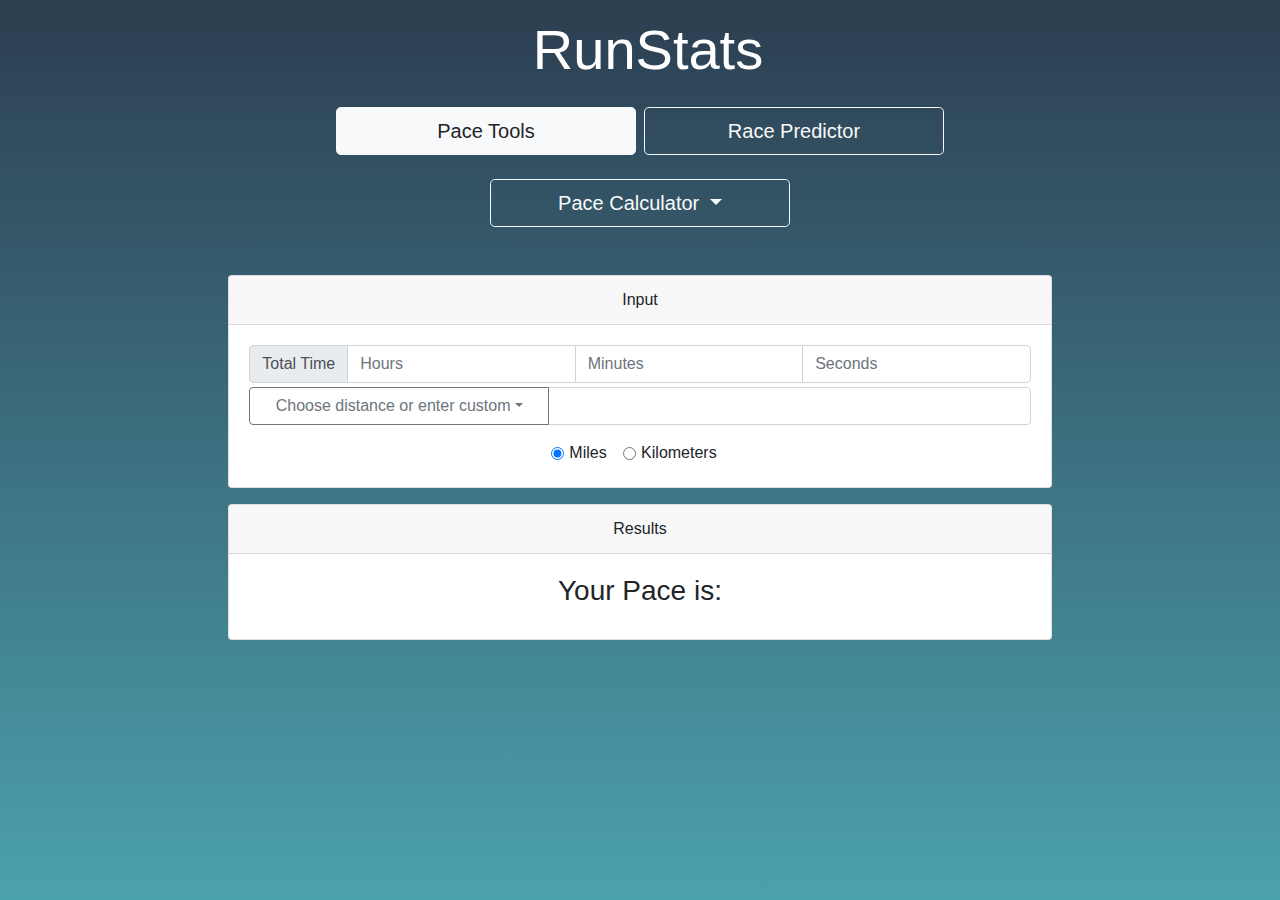
==== index.html @ fa56241c "Initial commit" ====
<!DOCTYPE html>
<html lang="en">
<head>
    <meta charset="UTF-8">
    <meta name="viewport" content="width=device-width, initial-scale=1.0">
    <meta http-equiv="X-UA-Compatible" content="ie=edge">
    <link rel="stylesheet" type="text/css" href="styles.css" />
    <link href="https://stackpath.bootstrapcdn.com/bootstrap/4.3.1/css/bootstrap.min.css" rel="stylesheet" integrity="sha384-ggOyR0iXCbMQv3Xipma34MD+dH/1fQ784/j6cY/iJTQUOhcWr7x9JvoRxT2MZw1T" crossorigin="anonymous">
    <title>RunStats - Pace Tools</title>
</head>
<body>
    <div class="container-fluid">
        <div class="row justify-content-center" id="nav">
            <div class="col-8 mt-3 text-center">
                <h1 class="display-4 ml-3 text-center">RunStats</h1>
                <nav class="navbar navbar-light justify-content-center">
                    <form class="form-inline" style="justify-content: center">
                        <a href="index.html" class="btn btn-lg btn-outline-light mx-1 mt-2 active" role="button">Pace Tools</a>
                        <a href="predictor.html" class="btn btn-lg btn-outline-light mx-1 mt-2" role="button">Race Predictor</a>
                    </form>
                </nav>
                <div class="btn-group mt-3">
                    <button type="button" class="btn btn-lg btn-outline-light dropdown-toggle btnwide" data-toggle="dropdown" aria-haspopup="true" aria-expanded="false">
                        Pace Calculator
                    </button>
                    <div class="dropdown-menu">
                        <a class="dropdown-item" href="#">Action</a>
                        <a class="dropdown-item" href="#">Another action</a>
                        <a class="dropdown-item" href="#">Something else here</a>
                    </div>
                </div>
            </div>
        </div>
        <div class="row justify-content-center">
            <div class="col-sm-10 col-md-8 mt-5">
                <div class="card">
                    <div class="card-header text-center">
                        Input
                    </div>
                    <div class="card-body">
                        <div class="input-group">
                            <div class="input-group-prepend">
                                <span class="input-group-text">Total Time</span>
                            </div>
                            <input id="hr" type="number" aria-label="hr" class="form-control" placeholder="Hours">
                            <input id="min" type="number" aria-label="min" class="form-control" placeholder="Minutes">
                            <input id="sec" type="number" aria-label="sec" class="form-control" placeholder="Seconds">
                        </div>
                        <div class="input-group mt-1">
                            <div class="input-group-prepend">
                                <button id="btninput" type="button" class="btn btn-outline-secondary dropdown-toggle dropdown-toggle-split" data-toggle="dropdown" aria-haspopup="true" aria-expanded="false">
                                Choose distance or enter custom
                                </button>
                                <div class="dropdown-menu">
                                    <a class="dropdown-item" id="marathon" href="#">Marathon</a>
                                    <a class="dropdown-item" id="hmarathon"href="#">Half Marathon</a>
                                    <a class="dropdown-item" id="20K" href="#">20K</a>
                                    <a class="dropdown-item" id="15K" href="#">15K</a>
                                    <a class="dropdown-item" id="10K" href="#">10K</a>
                                    <a class="dropdown-item" id="5K" href="#">5K</a>
                                </div>
                            </div>
                            <input type="number" id="distance" class="form-control" aria-label="Text input with segmented dropdown button">
                        </div>
                        <div id="switch" class="lm-3 text-center mt-3">
                            <div class="form-check form-check-inline">
                                <input class="form-check-input" type="radio" name="inlineRadioOptions" id="inlineRadio1" id="imperial" value="M" checked>
                                <label class="form-check-label" for="inlineRadio1">Miles</label>
                            </div>
                            <div class="form-check form-check-inline">
                                <input class="form-check-input" type="radio" name="inlineRadioOptions" id="inlineRadio2" id="metric" value="K">
                                <label class="form-check-label" for="inlineRadio2">Kilometers</label>
                            </div>
                        </div>
                    </div>
                </div>
                <div class="card mt-3">
                    <div class="card-header text-center">
                            Results
                    </div>
                    <div class="card-body text-center">
                        <h3 id="result" class="card-title">Your Pace is:</h5>
                    </div>
                </div>
            </div>
        </div>
    </div>
    <script src="https://ajax.googleapis.com/ajax/libs/jquery/3.4.1/jquery.min.js"></script>
    <script src="https://stackpath.bootstrapcdn.com/bootstrap/4.3.1/js/bootstrap.bundle.min.js" integrity="sha384-xrRywqdh3PHs8keKZN+8zzc5TX0GRTLCcmivcbNJWm2rs5C8PRhcEn3czEjhAO9o" crossorigin="anonymous"></script>
    <script src="../js/pacetools.js"></script>
</body>
</html>
---- styles.css ----
html {
    height: 100%;
}
body{
    height: 100%;
    background: linear-gradient(to bottom, #2c3e50, #4ca1af); /* W3C, IE 10+/ Edge, Firefox 16+, Chrome 26+, Opera 12+, Safari 7+ */
    color: white;
    margin: 0;
    background-repeat: no-repeat;
    background-attachment: fixed;
}
.container {
    height: 100vh;
  }
h1{
    color: white;
}
.nav{
    margin: auto;
}

.centerBlock {
    margin: auto;
  }

.btn{
    width: 300px;
}
.cardopacity{
    opacity: .4;
}

.btn.bmtbtn{
    width: 200px;
}

.btn-group {
    margin: auto;
    display: flex;
    flex-direction: row;
    justify-content: center;
  }
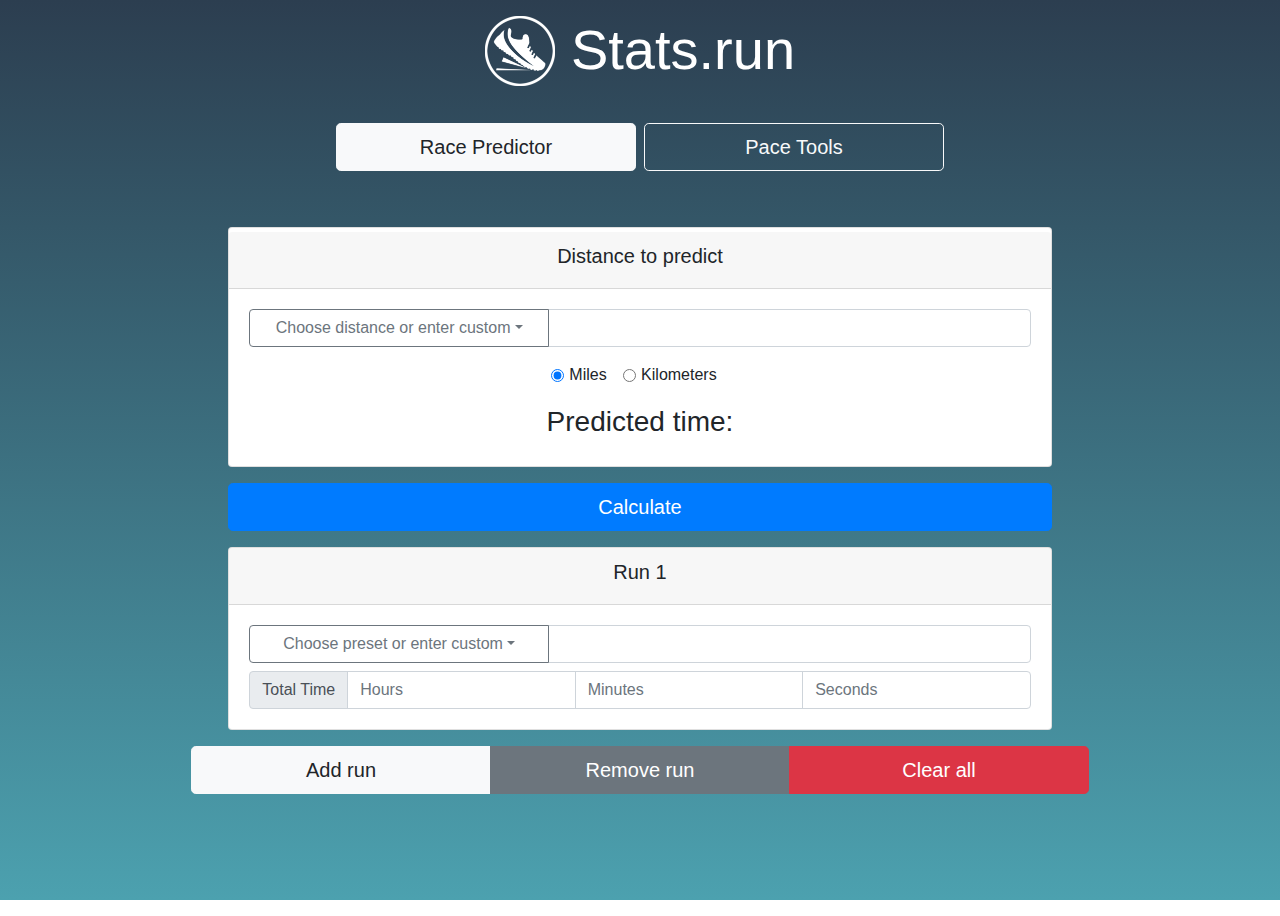
==== commit d1e643f5: "added favicon and header icon" ====
--- a/index.html
+++ b/index.html
@@ -1,92 +1,147 @@
 <!DOCTYPE html>
 <html lang="en">
+
 <head>
     <meta charset="UTF-8">
     <meta name="viewport" content="width=device-width, initial-scale=1.0">
     <meta http-equiv="X-UA-Compatible" content="ie=edge">
+    <link rel="icon" href="/resources/favicon.ico" type="image/x-icon" />
+    <link rel="shortcut icon" href="/resources/favicon.ico" type="image/x-icon" />
     <link rel="stylesheet" type="text/css" href="styles.css" />
-    <link href="https://stackpath.bootstrapcdn.com/bootstrap/4.3.1/css/bootstrap.min.css" rel="stylesheet" integrity="sha384-ggOyR0iXCbMQv3Xipma34MD+dH/1fQ784/j6cY/iJTQUOhcWr7x9JvoRxT2MZw1T" crossorigin="anonymous">
-    <title>RunStats - Pace Tools</title>
+    <link href="https://stackpath.bootstrapcdn.com/bootstrap/4.3.1/css/bootstrap.min.css" rel="stylesheet"
+        integrity="sha384-ggOyR0iXCbMQv3Xipma34MD+dH/1fQ784/j6cY/iJTQUOhcWr7x9JvoRxT2MZw1T" crossorigin="anonymous">
+    <title>Stats.run</title>
 </head>
+
 <body>
     <div class="container-fluid">
+            <div class="row justify-content-center mt-3 text-center">
+                <img src="resources/logowhite.png" width="70px" height="70px">
+                <h1 class="display-4 ml-3 text-center">Stats.run</h1>
+            </div>
         <div class="row justify-content-center" id="nav">
             <div class="col-8 mt-3 text-center">
-                <h1 class="display-4 ml-3 text-center">RunStats</h1>
                 <nav class="navbar navbar-light justify-content-center">
                     <form class="form-inline" style="justify-content: center">
-                        <a href="index.html" class="btn btn-lg btn-outline-light mx-1 mt-2 active" role="button">Pace Tools</a>
-                        <a href="predictor.html" class="btn btn-lg btn-outline-light mx-1 mt-2" role="button">Race Predictor</a>
+                        <a href="index.html" class="btn btn-lg btn-outline-light mx-1 mt-2 active" role="button">Race
+                            Predictor</a>
+                        <a href="pacetools.html" class="btn btn-lg btn-outline-light mx-1 mt-2" role="button">Pace
+                            Tools</a>
                     </form>
                 </nav>
-                <div class="btn-group mt-3">
-                    <button type="button" class="btn btn-lg btn-outline-light dropdown-toggle btnwide" data-toggle="dropdown" aria-haspopup="true" aria-expanded="false">
-                        Pace Calculator
-                    </button>
-                    <div class="dropdown-menu">
-                        <a class="dropdown-item" href="#">Action</a>
-                        <a class="dropdown-item" href="#">Another action</a>
-                        <a class="dropdown-item" href="#">Something else here</a>
-                    </div>
-                </div>
             </div>
         </div>
         <div class="row justify-content-center">
-            <div class="col-sm-10 col-md-8 mt-5">
+            <div class="col-sm-10 col-md-8 mt-5 text-center">
                 <div class="card">
-                    <div class="card-header text-center">
-                        Input
+                    <div class="card-header text-center mt-1">
+                        <h5>Distance to predict</h5>
                     </div>
                     <div class="card-body">
                         <div class="input-group">
                             <div class="input-group-prepend">
-                                <span class="input-group-text">Total Time</span>
-                            </div>
-                            <input id="hr" type="number" aria-label="hr" class="form-control" placeholder="Hours">
-                            <input id="min" type="number" aria-label="min" class="form-control" placeholder="Minutes">
-                            <input id="sec" type="number" aria-label="sec" class="form-control" placeholder="Seconds">
-                        </div>
-                        <div class="input-group mt-1">
-                            <div class="input-group-prepend">
-                                <button id="btninput" type="button" class="btn btn-outline-secondary dropdown-toggle dropdown-toggle-split" data-toggle="dropdown" aria-haspopup="true" aria-expanded="false">
-                                Choose distance or enter custom
+                                <button id="btninput" type="button"
+                                    class="btn btn-outline-secondary dropdown-toggle dropdown-toggle-split disttitle"
+                                    data-toggle="dropdown" aria-haspopup="true" aria-expanded="false">
+                                    Choose distance or enter custom
                                 </button>
                                 <div class="dropdown-menu">
-                                    <a class="dropdown-item" id="marathon" href="#">Marathon</a>
-                                    <a class="dropdown-item" id="hmarathon"href="#">Half Marathon</a>
-                                    <a class="dropdown-item" id="20K" href="#">20K</a>
-                                    <a class="dropdown-item" id="15K" href="#">15K</a>
-                                    <a class="dropdown-item" id="10K" href="#">10K</a>
-                                    <a class="dropdown-item" id="5K" href="#">5K</a>
+                                    <a class="dropdown-item menuclick" id="marathon" href="#" data-value="26.219"
+                                        data-valuem="42.195">Marathon</a>
+                                    <a class="dropdown-item menuclick" id="hmarathon" href="#" data-value="13.109"
+                                        data-valuem="21.098">Half Marathon</a>
+                                    <a class="dropdown-item menuclick" id="20K" href="#" data-value="12.427"
+                                        data-valuem="20">20K</a>
+                                    <a class="dropdown-item menuclick" id="15K" href="#" data-value="9.321"
+                                        data-valuem="15">15K</a>
+                                    <a class="dropdown-item menuclick" id="10K" href="#" data-value="6.214"
+                                        data-valuem="10">10K</a>
+                                    <a class="dropdown-item menuclick" id="5K" href="#" data-value="3.107"
+                                        data-valuem="5">5K</a>
                                 </div>
                             </div>
-                            <input type="number" id="distance" class="form-control" aria-label="Text input with segmented dropdown button">
+                            <input type="number" id="dist0" class="form-control distancein"
+                                aria-label="Text input with segmented dropdown button">
                         </div>
                         <div id="switch" class="lm-3 text-center mt-3">
                             <div class="form-check form-check-inline">
-                                <input class="form-check-input" type="radio" name="inlineRadioOptions" id="inlineRadio1" id="imperial" value="M" checked>
+                                <input class="form-check-input" type="radio" name="inlineRadioOptions" id="inlineRadio1"
+                                    id="imperial" value="M" checked>
                                 <label class="form-check-label" for="inlineRadio1">Miles</label>
                             </div>
                             <div class="form-check form-check-inline">
-                                <input class="form-check-input" type="radio" name="inlineRadioOptions" id="inlineRadio2" id="metric" value="K">
+                                <input class="form-check-input" type="radio" name="inlineRadioOptions" id="inlineRadio2"
+                                    id="metric" value="K">
                                 <label class="form-check-label" for="inlineRadio2">Kilometers</label>
                             </div>
                         </div>
+                        <h3 class="mt-3" id="predictedlabel">Predicted time:</h3>
                     </div>
                 </div>
+                <button id="calculate" type="button" class="btn btn-primary btn-lg mt-3 btn-block">Calculate</button>
                 <div class="card mt-3">
                     <div class="card-header text-center">
-                            Results
+                        <h5>Run 1</h5>
                     </div>
-                    <div class="card-body text-center">
-                        <h3 id="result" class="card-title">Your Pace is:</h5>
+                    <div class="card-body">
+                        <div class="input-group">
+                            <div class="input-group-prepend">
+                                <button id="btninput" type="button"
+                                    class="btn btn-outline-secondary dropdown-toggle dropdown-toggle-split disttitle"
+                                    data-toggle="dropdown" aria-haspopup="true" aria-expanded="false">
+                                    Choose preset or enter custom
+                                </button>
+                                <div class="dropdown-menu">
+                                    <a class="dropdown-item menuclick" id="marathon" href="#" data-value="26.219"
+                                        data-valuem="42.195">Marathon</a>
+                                    <a class="dropdown-item menuclick" id="hmarathon" href="#" data-value="13.109"
+                                        data-valuem="21.098">Half Marathon</a>
+                                    <a class="dropdown-item menuclick" id="20K" href="#" data-value="12.427"
+                                        data-valuem="20">20K</a>
+                                    <a class="dropdown-item menuclick" id="15K" href="#" data-value="9.321"
+                                        data-valuem="15">15K</a>
+                                    <a class="dropdown-item menuclick" id="10K" href="#" data-value="6.214"
+                                        data-valuem="10">10K</a>
+                                    <a class="dropdown-item menuclick" id="5K" href="#" data-value="3.107"
+                                        data-valuem="5">5K</a>
+                                </div>
+                            </div>
+                            <input type="number" class="form-control distancein" id="dist1"
+                                aria-label="Text input with segmented dropdown button">
+                        </div>
+                        <div class="input-group mt-2">
+                            <div class="input-group-prepend">
+                                <span class="input-group-text">Total Time</span>
+                            </div>
+                            <input id="hr1" type="number" aria-label="hr" class="form-control" placeholder="Hours">
+                            <input id="min1" type="number" aria-label="min" class="form-control" placeholder="Minutes">
+                            <input id="sec1" type="number" aria-label="sec" class="form-control" placeholder="Seconds">
+                        </div>
                     </div>
                 </div>
+                <div id="output">
+                </div>
+            </div>
+        </div>
+        <div class="row justify-content-center text-center">
+            <div class="btn-group flex-wrap" role="group" aria-label="Basic example">
+                <button id="addone" type="button" class="btn btn-light btn-lg mt-3 mb-3 bmtbtn">Add run</button>
+                <button id="removeone" type="button" class="btn btn-secondary btn-lg mt-3 mb-3 bmtbtn">Remove
+                    run</button>
+                <button id="clearruns" type="button" class="btn btn-danger btn-lg mt-3 mb-3 bmtbtn">Clear all</button>
+            </div>
+        </div>
+        <div class="row justify-content-center">
+            <div class="alert alert-fixed alert-danger" role="alert" id="alerted">
+                Run limit reached!
             </div>
         </div>
     </div>
     <script src="https://ajax.googleapis.com/ajax/libs/jquery/3.4.1/jquery.min.js"></script>
-    <script src="https://stackpath.bootstrapcdn.com/bootstrap/4.3.1/js/bootstrap.bundle.min.js" integrity="sha384-xrRywqdh3PHs8keKZN+8zzc5TX0GRTLCcmivcbNJWm2rs5C8PRhcEn3czEjhAO9o" crossorigin="anonymous"></script>
-    <script src="../js/pacetools.js"></script>
+    <script src="https://stackpath.bootstrapcdn.com/bootstrap/4.3.1/js/bootstrap.bundle.min.js"
+        integrity="sha384-xrRywqdh3PHs8keKZN+8zzc5TX0GRTLCcmivcbNJWm2rs5C8PRhcEn3czEjhAO9o"
+        crossorigin="anonymous"></script>
+    <script src="../js/predictor.js"></script>
 </body>
+
 </html>--- a/styles.css
+++ b/styles.css
@@ -9,34 +9,11 @@
     background-repeat: no-repeat;
     background-attachment: fixed;
 }
-.container {
-    height: 100vh;
-  }
-h1{
+
+h1, h4{
     color: white;
 }
-.nav{
-    margin: auto;
-}
-
-.centerBlock {
-    margin: auto;
-  }
 
 .btn{
     width: 300px;
 }
-.cardopacity{
-    opacity: .4;
-}
-
-.btn.bmtbtn{
-    width: 200px;
-}
-
-.btn-group {
-    margin: auto;
-    display: flex;
-    flex-direction: row;
-    justify-content: center;
-  }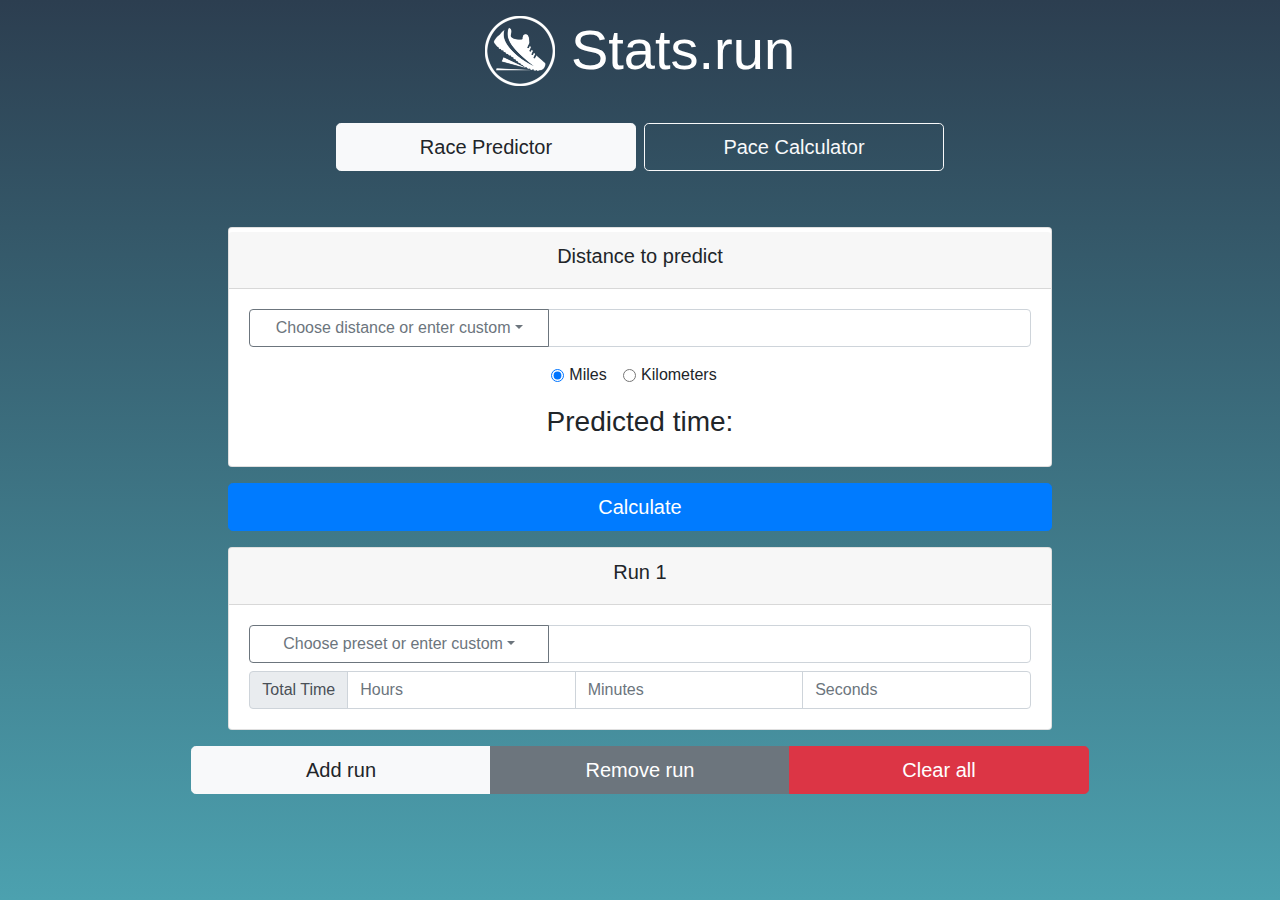
==== commit acd1e70b: "Changed to name to pace calculator" ====
--- a/index.html
+++ b/index.html
@@ -26,7 +26,7 @@
                         <a href="index.html" class="btn btn-lg btn-outline-light mx-1 mt-2 active" role="button">Race
                             Predictor</a>
                         <a href="pacetools.html" class="btn btn-lg btn-outline-light mx-1 mt-2" role="button">Pace
-                            Tools</a>
+                            Calculator</a>
                     </form>
                 </nav>
             </div>
